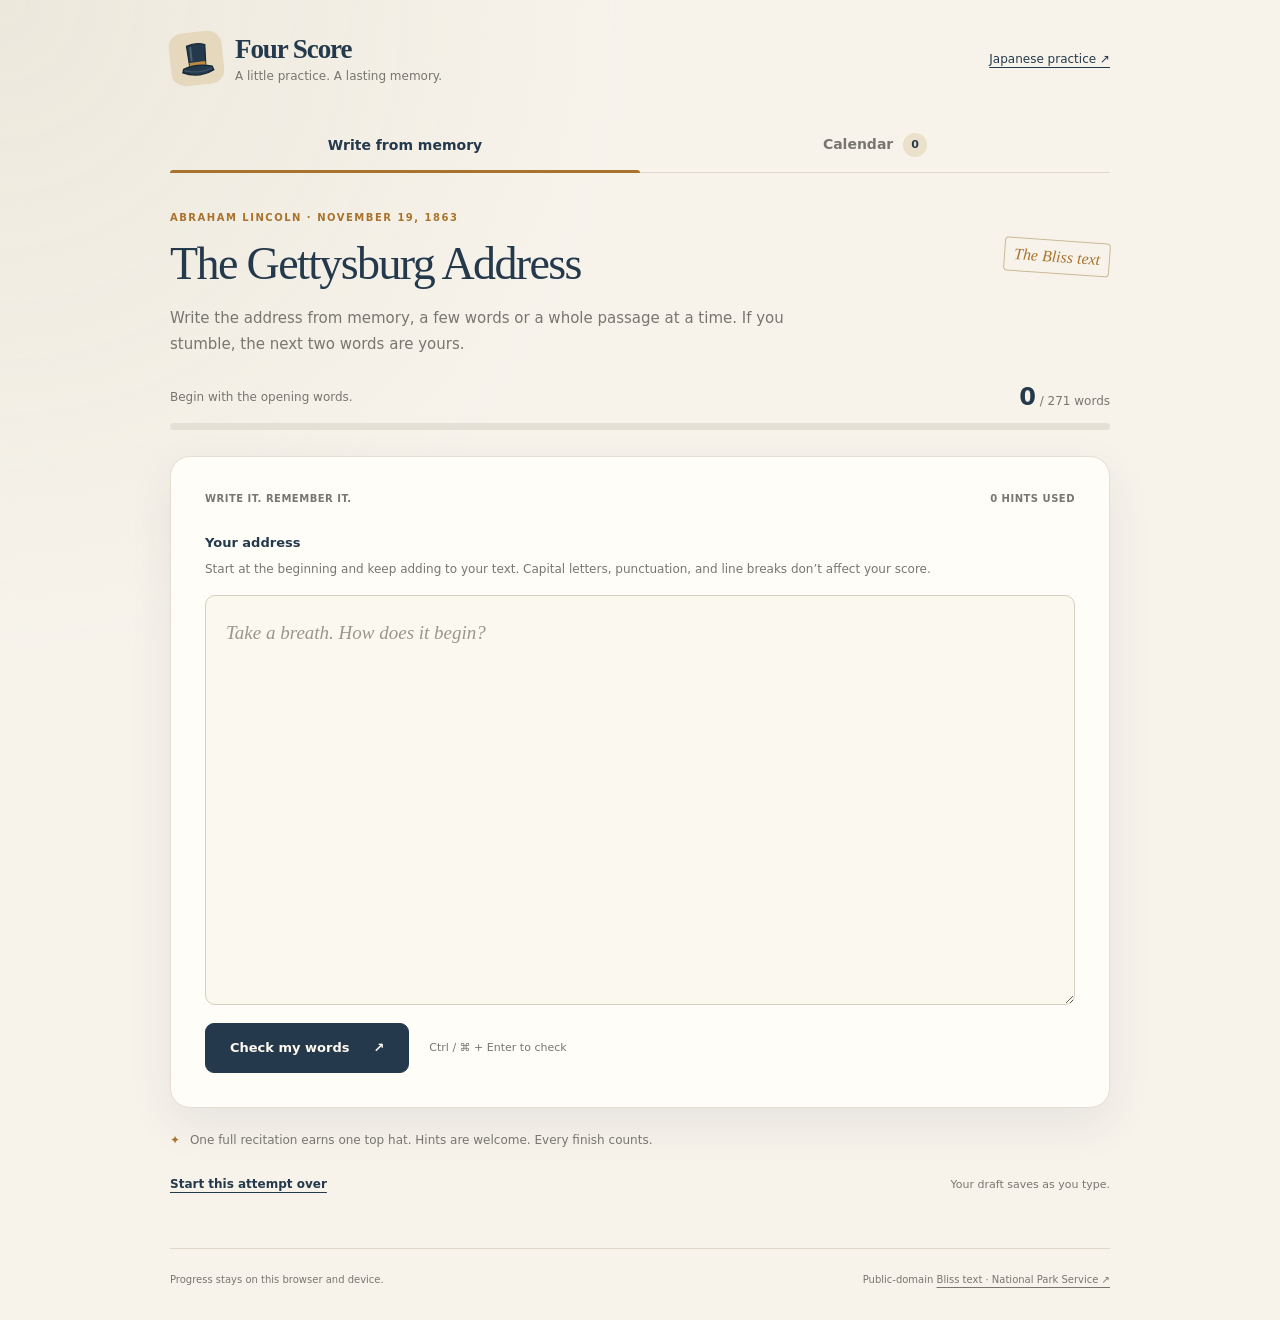
==== gettysburg/index.html @ 57b0aaab "Add Gettysburg Address memory practice with top-hat calendar" ====
<!doctype html>
<html lang="en">
<head>
  <meta charset="UTF-8" />
  <meta name="viewport" content="width=device-width, initial-scale=1" />
  <meta name="theme-color" content="#f7f3eb" />
  <meta name="description" content="Learn the Gettysburg Address by writing it from memory. Two-word hints when you stumble, a top hat for every completed recitation." />
  <title>Four Score · Gettysburg practice</title>
  <link rel="icon" href="top-hat.svg" type="image/svg+xml" />
  <link rel="stylesheet" href="gettysburg.css?v=1" />
</head>
<body>
  <main class="app-shell">
    <header class="site-header">
      <a class="brand" href="./"><span class="brand-mark"><img src="top-hat.svg" alt="" width="40" height="40" /></span><span><strong>Four Score</strong><small>A little practice. A lasting memory.</small></span></a>
      <a class="back-link" href="../">Japanese practice ↗</a>
    </header>
    <nav class="mode-nav" aria-label="Practice modes">
      <button id="practice-tab" type="button" aria-pressed="true" aria-controls="practice-view">Write from memory</button>
      <button id="calendar-tab" type="button" aria-pressed="false" aria-controls="calendar-view">Calendar <span id="hat-total" class="nav-count">0</span></button>
    </nav>
    <p id="storage-notice" class="notice" role="status" hidden>Your browser could not save this session. Keep this page open to continue.</p>
    <section id="practice-view" aria-labelledby="practice-title">
      <div class="quest-topline"><div><p class="eyebrow">Abraham Lincoln · November 19, 1863</p><h1 id="practice-title">The Gettysburg Address</h1></div><span class="edition">The Bliss text</span></div>
      <p class="intro">Write the address from memory, a few words or a whole passage at a time. If you stumble, the next two words are yours.</p>
      <div class="progress-heading"><span id="progress-description">Begin with the opening words.</span><span><strong id="word-count">0</strong> / <span id="word-total">271</span> words</span></div>
      <div id="progress-track" class="progress-track" role="progressbar" aria-label="Words checked in order" aria-valuemin="0" aria-valuemax="271" aria-valuenow="0"><span id="progress-fill"></span></div>
      <div id="writing-card" class="writing-card">
        <div class="card-meta"><span>Write it. Remember it.</span><span id="hint-count">0 hints used</span></div>
        <form id="recitation-form">
          <label for="recitation">Your address</label>
          <p id="writing-help" class="field-help">Start at the beginning and keep adding to your text. Capital letters, punctuation, and line breaks don’t affect your score.</p>
          <textarea id="recitation" name="recitation" rows="10" autocomplete="off" autocapitalize="off" spellcheck="false" aria-describedby="writing-help" placeholder="Take a breath. How does it begin?"></textarea>
          <div class="form-actions"><button id="check-answer" class="primary-button" type="submit">Check my words <span aria-hidden="true">↗</span></button><span class="keyboard-tip">Ctrl / ⌘ + Enter to check</span></div>
        </form>
        <div id="answer-feedback" class="answer-feedback" role="status" aria-live="polite" aria-atomic="true" hidden>
          <strong id="feedback-title"></strong><p id="feedback-message"></p>
          <div id="two-word-hint" class="two-word-hint" hidden><span>Your next two words</span><strong id="hint-words"></strong><small>Type them yourself, then keep going.</small></div>
        </div>
        <div id="completion" class="completion" role="status" aria-live="polite" hidden>
          <img class="earned-hat" src="top-hat.svg" width="110" height="110" alt="" />
          <p class="eyebrow">Hats off to you</p><h2>The whole address. From you.</h2>
          <p id="completion-message"></p>
          <div class="completion-actions"><button id="write-again" class="primary-button" type="button">Write it again ↗</button><button id="see-calendar" class="text-button" type="button">See my top hats →</button></div>
        </div>
      </div>
      <p class="practice-note"><span aria-hidden="true">✦</span> One full recitation earns one top hat. Hints are welcome. Every finish counts.</p>
      <div class="practice-options"><button id="start-over" class="text-button" type="button">Start this attempt over</button><span>Your draft saves as you type.</span></div>
    </section>
    <section id="calendar-view" aria-labelledby="calendar-title" hidden>
      <div class="calendar-heading"><div><p class="eyebrow">A habit worth tipping your hat to</p><h1 id="calendar-title" tabindex="-1">Your practice calendar</h1></div><div class="calendar-total"><strong id="completion-total">0</strong><span>top hats earned</span></div></div>
      <p class="intro">Every full recitation leaves a top hat here. Finish twice in a day, earn two hats.</p>
      <div class="calendar-card"><div class="month-toolbar"><button id="previous-month" class="icon-button" type="button" aria-label="Previous month">←</button><h2 id="month-label"></h2><button id="next-month" class="icon-button" type="button" aria-label="Next month">→</button></div><div class="weekday-row" aria-hidden="true"><span>Mon</span><span>Tue</span><span>Wed</span><span>Thu</span><span>Fri</span><span>Sat</span><span>Sun</span></div><div id="calendar-grid" class="calendar-grid" role="list" aria-label="Recitations by date"></div></div>
      <p id="calendar-empty" class="empty-message">Your first top hat is waiting. Finish the address to earn it.</p>
      <button id="back-to-writing" class="text-button" type="button">← Back to writing</button>
    </section>
    <footer class="site-footer"><span>Progress stays on this browser and device.</span><span>Public-domain <a href="https://www.nps.gov/linc/learn/historyculture/gettysburgaddress.htm" target="_blank" rel="noopener noreferrer">Bliss text · National Park Service ↗</a></span></footer>
  </main>
  <script src="speech.js?v=1"></script><script src="core.js?v=1"></script><script src="gettysburg.js?v=1"></script>
</body>
</html>
---- gettysburg/gettysburg.css ----
:root { --paper:#f7f3eb; --ink:#24394b; --muted:#77766f; --line:#ded8cb; --gold:#a9732d; --navy:#24394b; --shadow:0 16px 45px rgb(36 57 75 / 8%); color:var(--ink); background:var(--paper); font-family:Inter,ui-sans-serif,system-ui,-apple-system,BlinkMacSystemFont,"Segoe UI",sans-serif; }
* { box-sizing:border-box; }
[hidden] { display:none !important; }
body { margin:0; background:radial-gradient(ellipse at 0 0,#ece8dc,transparent 40rem),var(--paper); }
button,textarea { font:inherit; }
button,a { -webkit-tap-highlight-color:transparent; }
button { cursor:pointer; }
button:focus-visible,a:focus-visible,textarea:focus-visible { outline:3px solid #d9ac66; outline-offset:4px; }
p,h1,h2 { margin-top:0; }
a { color:inherit; text-underline-offset:4px; }
.app-shell { width:min(100% - 40px,940px); margin:0 auto; min-height:100vh; padding:32px 0; }
.site-header,.brand,.quest-topline,.calendar-heading,.month-toolbar,.progress-heading,.form-actions,.practice-options,.site-footer { display:flex; align-items:center; justify-content:space-between; gap:20px; }
.brand { justify-content:flex-start; gap:12px; text-decoration:none; }
.brand-mark { display:grid; width:53px; height:53px; place-items:center; background:#e5d8bc; border-radius:14px; transform:rotate(-6deg); }
.brand strong,.brand small { display:block; }
.brand strong { font-family:Georgia,serif; font-size:27px; letter-spacing:-.04em; }
.brand small { margin-top:4px; color:var(--muted); font-size:12px; }
.back-link { font-size:12px; white-space:nowrap; }
.mode-nav { display:flex; border-bottom:1px solid var(--line); margin:32px 0 36px; }
.mode-nav button { position:relative; width:50%; min-height:55px; border:0; color:var(--muted); background:transparent; font-size:14px; font-weight:700; }
.mode-nav button[aria-pressed="true"] { color:var(--navy); }
.mode-nav button[aria-pressed="true"]::after { position:absolute; content:''; bottom:-1px; left:0; right:0; height:3px; border-radius:4px 4px 0 0; background:var(--gold); }
.nav-count { display:inline-flex; align-items:center; justify-content:center; min-width:24px; height:24px; padding:0 6px; margin-left:5px; border-radius:50%; background:#ebe0c9; color:var(--ink); font-size:11px; }
.eyebrow { margin-bottom:12px; color:var(--gold); font-size:10px; font-weight:800; text-transform:uppercase; letter-spacing:.15em; line-height:1.7; }
h1 { margin-bottom:15px; font-family:Georgia,"Times New Roman",serif; font-size:clamp(31px,5vw,46px); font-weight:400; line-height:1.12; letter-spacing:-.035em; }
.edition { flex-shrink:0; color:var(--gold); border:1px solid #ccb996; border-radius:4px; padding:7px 9px; font-family:Georgia,serif; font-style:italic; transform:rotate(4deg); }
.intro { max-width:660px; color:var(--muted); font-size:15px; line-height:1.75; margin-bottom:26px; }
.progress-heading { margin:20px 0 12px; color:var(--muted); font-size:12px; }
.progress-heading strong { color:var(--ink); font-size:24px; font-weight:600; }
.progress-track { height:7px; margin-bottom:26px; overflow:hidden; border-radius:20px; background:#e5e0d6; }
.progress-track span { display:block; width:0; height:100%; background:var(--gold); transition:width .25s ease; }
.writing-card { border:1px solid #e5ded2; border-radius:20px; padding:clamp(20px,4vw,34px); background:#fffdf8; box-shadow:var(--shadow); }
.card-meta { display:flex; justify-content:space-between; gap:12px; margin-bottom:28px; color:var(--muted); font-size:10px; font-weight:700; letter-spacing:.05em; text-transform:uppercase; line-height:1.6; }
.card-meta span:last-child { flex-shrink:0; }
label { display:block; font-size:13px; font-weight:700; }
.field-help { color:var(--muted); margin:9px 0 16px; font-size:12px; line-height:1.7; }
textarea { display:block; resize:vertical; width:100%; min-height:260px; border:1px solid #d7cfbe; border-radius:10px; padding:20px; font-family:Georgia,"Times New Roman",serif; font-size:21px; line-height:1.75; color:var(--ink); background:#fbf8f0; }
textarea::placeholder { color:#9a968c; font-size:19px; font-style:italic; }
textarea:disabled { opacity:1; -webkit-text-fill-color:var(--ink); }
.form-actions { justify-content:flex-start; flex-wrap:wrap; margin-top:18px; gap:12px 20px; }
.primary-button { display:inline-flex; align-items:center; justify-content:center; gap:24px; min-height:50px; border:1px solid var(--navy); border-radius:9px; background:var(--navy); color:#fffaf0; padding:14px 24px; font-size:13px; font-weight:700; }
.primary-button:hover { background:#344f65; }
.keyboard-tip { color:var(--muted); font-size:11px; }
.answer-feedback { margin-top:24px; padding:20px; border-radius:12px; background:#e9eee7; color:#3b5943; font-size:14px; line-height:1.65; }
.answer-feedback p { margin:7px 0 0; }
.answer-feedback.is-wrong { background:#f5ecd9; color:#7a5528; }
.two-word-hint { display:grid; gap:5px; margin-top:17px; padding-top:17px; border-top:1px solid #decead; }
.two-word-hint > span { font-size:10px; font-weight:700; letter-spacing:.12em; text-transform:uppercase; }
.two-word-hint strong { font-family:Georgia,serif; font-size:30px; font-weight:400; }
.two-word-hint small { font-size:11px; }
.practice-note { margin:22px 0 12px; font-size:12px; line-height:1.7; color:var(--muted); }
.practice-note > span { color:var(--gold); margin-right:6px; }
.practice-options { align-items:center; flex-wrap:wrap; gap:12px; }
.practice-options > span { color:var(--muted); font-size:11px; }
.text-button { min-height:44px; border:0; background:transparent; padding:8px 0; color:var(--ink); font-size:12px; font-weight:700; text-decoration:underline; text-underline-offset:4px; }
.completion { padding:20px 0 0; text-align:center; }
.earned-hat { display:block; margin:0 auto 14px; }
.completion h2 { font-family:Georgia,serif; font-size:30px; font-weight:400; }
.completion p:not(.eyebrow) { color:var(--muted); font-size:14px; line-height:1.7; }
.completion-actions { display:flex; justify-content:center; flex-wrap:wrap; gap:12px 26px; }
.just-earned .earned-hat { animation:hat-tip 1.1s ease both; }
@keyframes hat-tip { 0% { opacity:0; transform:translateY(-45px) rotate(-25deg) scale(.5); } 45% { opacity:1; transform:translateY(5px) rotate(15deg) scale(1.12); } 70% { transform:translateY(-8px) rotate(-10deg); } 100% { transform:none; opacity:1; } }
.calendar-heading { margin-bottom:14px; }
.calendar-heading h1 { margin-bottom:0; }
.calendar-total { flex-shrink:0; display:grid; text-align:right; gap:5px; }
.calendar-total strong { color:var(--gold); font-size:35px; }
.calendar-total span { color:var(--muted); font-size:11px; }
.calendar-card { border:1px solid var(--line); border-radius:18px; padding:24px; margin-bottom:20px; background:#fffdf8; box-shadow:var(--shadow); }
.month-toolbar { margin-bottom:22px; }
.month-toolbar h2 { margin:0; font-family:Georgia,serif; font-size:24px; font-weight:400; text-align:center; }
.icon-button { width:44px; height:44px; flex-shrink:0; border:1px solid var(--line); border-radius:9px; background:transparent; color:var(--ink); font-size:22px; }
.weekday-row,.calendar-grid { display:grid; grid-template-columns:repeat(7,minmax(0,1fr)); gap:7px; }
.weekday-row { margin-bottom:10px; text-align:center; color:var(--muted); text-transform:uppercase; font-size:10px; font-weight:700; }
.day-cell { min-height:100px; padding:9px 7px; border:1px solid #e6e0d6; border-radius:9px; min-width:0; }
.day-number { font-size:12px; }
.day-cell.is-today { border-color:var(--gold); box-shadow:inset 0 0 0 1px var(--gold); }
.day-cell.has-hats { background:#f3ebd9; }
.day-cell.is-outside { opacity:.45; }
.day-hats { display:flex; align-items:center; justify-content:center; flex-wrap:wrap; margin-top:7px; gap:2px; }
.day-hats img { max-width:100%; height:auto; }
.day-hats small { color:#725425; font-size:11px; font-weight:800; }
.empty-message { color:var(--muted); font-size:13px; line-height:1.6; }
.site-footer { align-items:flex-start; flex-wrap:wrap; margin-top:42px; padding-top:22px; border-top:1px solid var(--line); font-size:10px; line-height:1.7; color:var(--muted); }
.notice { padding:14px; border:1px solid #b98e4b; border-radius:8px; color:#775220; background:#fff0d0; font-size:13px; line-height:1.6; }
@media(max-width:600px) {
 .app-shell { width:calc(100% - 28px); padding-top:22px; }
 .site-header { align-items:flex-start; flex-wrap:wrap; gap:14px; }
 .back-link { font-size:11px; }
 .mode-nav { margin:20px 0 28px; }
 .mode-nav button { font-size:12px; }
 .quest-topline { display:block; }
 .edition { display:inline-block; margin-bottom:15px; padding:4px 8px; font-size:12px; }
 .intro { font-size:14px; }
 .progress-heading { gap:10px; font-size:10px; }
 .progress-heading > span:last-child { flex-shrink:0; }
 .card-meta { font-size:8px; margin-bottom:22px; }
 textarea { font-size:19px; padding:14px; min-height:290px; }
 .primary-button { width:100%; }
 .keyboard-tip { display:none; }
 .calendar-heading { align-items:flex-start; gap:12px; }
 .calendar-heading h1 { font-size:30px; }
 .calendar-total strong { font-size:28px; }
 .calendar-total span { max-width:65px; line-height:1.5; font-size:10px; }
 .calendar-card { padding:16px 9px; }
 .month-toolbar { gap:8px; }
 .month-toolbar h2 { font-size:21px; }
 .weekday-row,.calendar-grid { gap:3px; }
 .weekday-row { font-size:8px; }
 .day-cell { min-height:88px; padding:6px 3px; border-radius:6px; }
 .day-number { font-size:10px; }
 .day-hats { margin-top:4px; }
 .day-hats img { width:21px; }
}
@media(prefers-reduced-motion:reduce) { .just-earned .earned-hat { animation:none; } .progress-track span { transition:none; } }
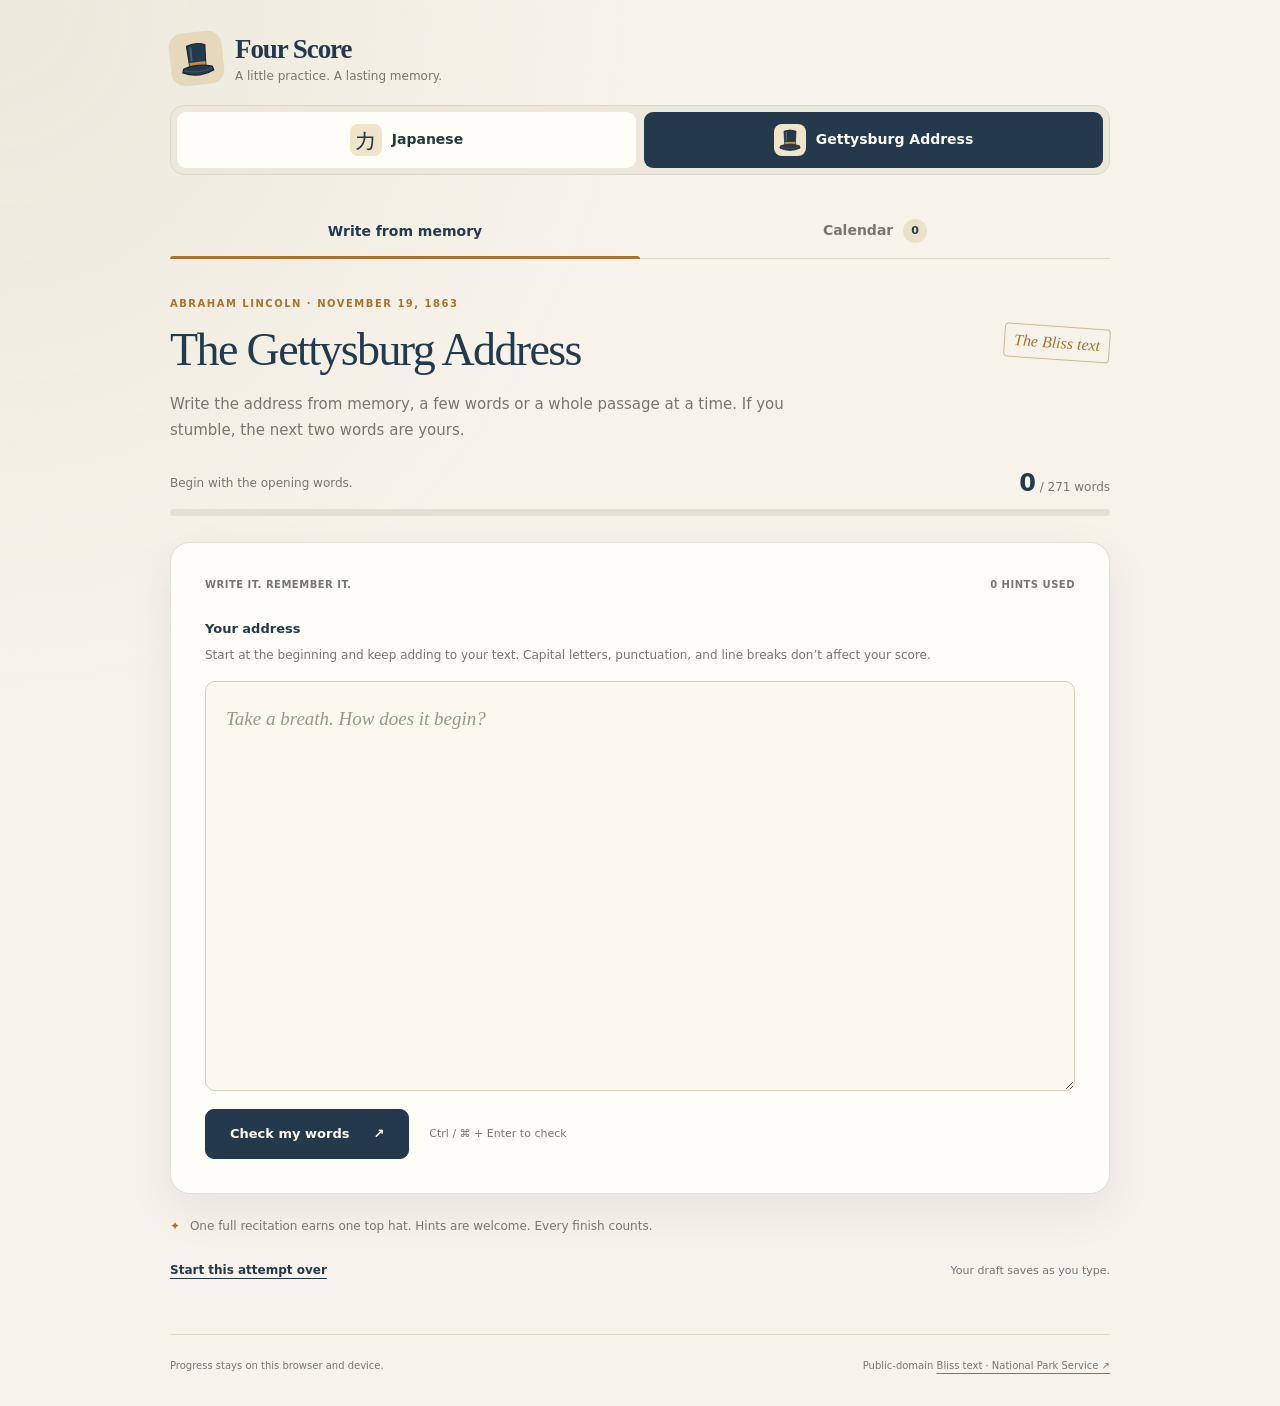
==== commit f78f9a10: "Keep corrections on answer screens and add prominent app switch" ====
--- a/gettysburg/index.html
+++ b/gettysburg/index.html
@@ -8,13 +8,17 @@
   <title>Four Score · Gettysburg practice</title>
   <link rel="icon" href="top-hat.svg" type="image/svg+xml" />
   <link rel="stylesheet" href="gettysburg.css?v=1" />
+  <link rel="stylesheet" href="../practice-switcher.css?v=1" />
 </head>
 <body>
   <main class="app-shell">
     <header class="site-header">
       <a class="brand" href="./"><span class="brand-mark"><img src="top-hat.svg" alt="" width="40" height="40" /></span><span><strong>Four Score</strong><small>A little practice. A lasting memory.</small></span></a>
-      <a class="back-link" href="../">Japanese practice ↗</a>
     </header>
+    <nav class="practice-switcher" aria-label="Choose what to learn">
+      <a href="../"><span class="practice-switch-icon" aria-hidden="true">カ</span><span>Japanese</span></a>
+      <a href="./" aria-current="page"><span class="practice-switch-icon" aria-hidden="true"><img src="top-hat.svg" width="26" height="26" alt="" /></span><span>Gettysburg Address</span></a>
+    </nav>
     <nav class="mode-nav" aria-label="Practice modes">
       <button id="practice-tab" type="button" aria-pressed="true" aria-controls="practice-view">Write from memory</button>
       <button id="calendar-tab" type="button" aria-pressed="false" aria-controls="calendar-view">Calendar <span id="hat-total" class="nav-count">0</span></button>
--- a/practice-switcher.css
+++ b/practice-switcher.css
@@ -0,0 +1,10 @@
+.practice-switcher { --switch-accent: var(--teal, #24394b); display: grid; grid-template-columns: repeat(2, minmax(0, 1fr)); gap: 8px; padding: 6px; margin: 0 0 28px; border: 1px solid #d9d8cd; border-radius: 14px; background: #eee8dc; }
+.practice-switcher a { display: flex; min-width: 0; min-height: 56px; align-items: center; justify-content: center; gap: 10px; padding: 10px 12px; border: 1px solid transparent; border-radius: 9px; color: #203b39; background: #fffdf8; font: 750 14px/1.4 Inter, ui-sans-serif, system-ui, sans-serif; text-align: center; text-decoration: none; }
+.practice-switcher a:hover { border-color: #a9732d; }
+.practice-switcher a[aria-current="page"] { color: #fffdf8; background: var(--switch-accent); }
+.practice-switcher a:focus-visible { outline: 3px solid #d9ac66; outline-offset: 3px; }
+.practice-switch-icon { display: grid; place-items: center; flex-shrink: 0; width: 32px; height: 32px; border-radius: 8px; color: #24394b; background: #f0e4ca; font: 23px Georgia, serif; }
+.practice-switch-icon img { display: block; }
+.practice-switcher + .mode-nav { margin-top: 0; }
+.site-header:has(+ .practice-switcher) { margin-bottom: 20px; }
+@media (max-width: 600px) { .practice-switcher { gap: 5px; padding: 5px; margin-bottom: 24px; } .practice-switcher a { gap: 6px; padding: 8px 6px; font-size: 12px; } .practice-switch-icon { width: 29px; height: 29px; } }
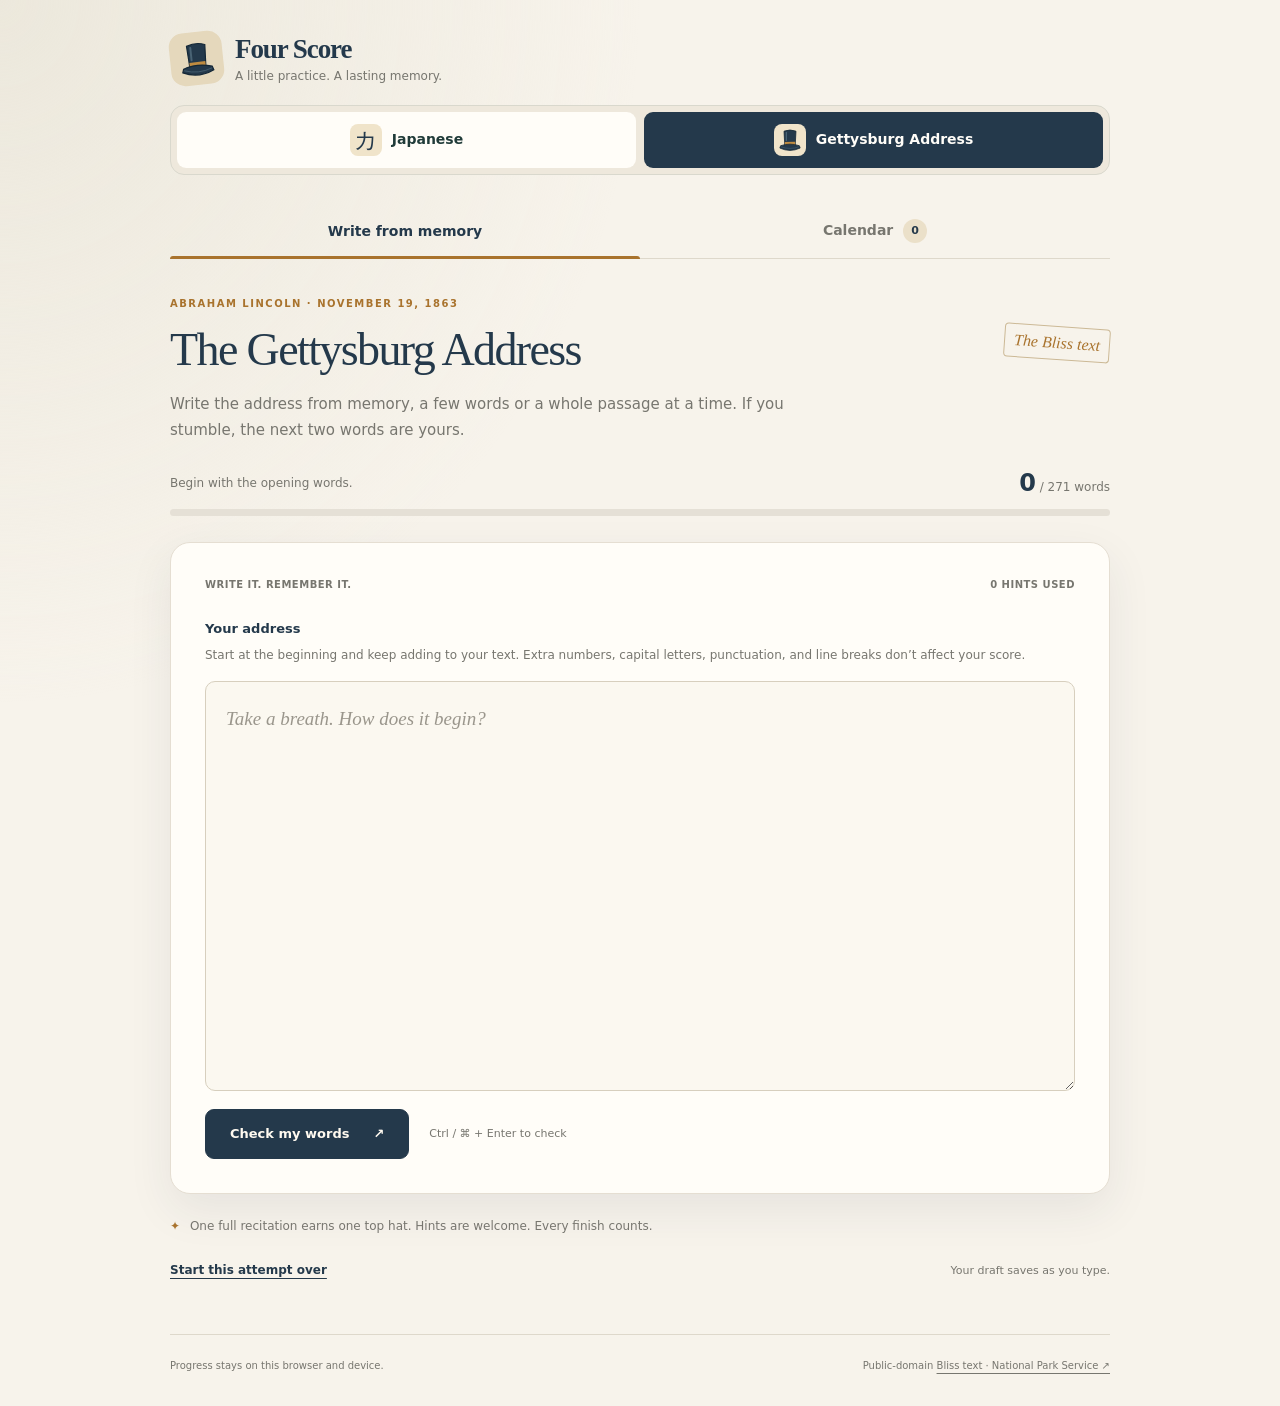
==== commit e1652758: "Ignore extra numbers in Gettysburg recitations" ====
--- a/gettysburg/index.html
+++ b/gettysburg/index.html
@@ -33,7 +33,7 @@
         <div class="card-meta"><span>Write it. Remember it.</span><span id="hint-count">0 hints used</span></div>
         <form id="recitation-form">
           <label for="recitation">Your address</label>
-          <p id="writing-help" class="field-help">Start at the beginning and keep adding to your text. Capital letters, punctuation, and line breaks don’t affect your score.</p>
+          <p id="writing-help" class="field-help">Start at the beginning and keep adding to your text. Extra numbers, capital letters, punctuation, and line breaks don’t affect your score.</p>
           <textarea id="recitation" name="recitation" rows="10" autocomplete="off" autocapitalize="off" spellcheck="false" aria-describedby="writing-help" placeholder="Take a breath. How does it begin?"></textarea>
           <div class="form-actions"><button id="check-answer" class="primary-button" type="submit">Check my words <span aria-hidden="true">↗</span></button><span class="keyboard-tip">Ctrl / ⌘ + Enter to check</span></div>
         </form>
@@ -60,6 +60,6 @@
     </section>
     <footer class="site-footer"><span>Progress stays on this browser and device.</span><span>Public-domain <a href="https://www.nps.gov/linc/learn/historyculture/gettysburgaddress.htm" target="_blank" rel="noopener noreferrer">Bliss text · National Park Service ↗</a></span></footer>
   </main>
-  <script src="speech.js?v=1"></script><script src="core.js?v=1"></script><script src="gettysburg.js?v=1"></script>
+  <script src="speech.js?v=1"></script><script src="core.js?v=ignore-numbers"></script><script src="gettysburg.js?v=1"></script>
 </body>
 </html>
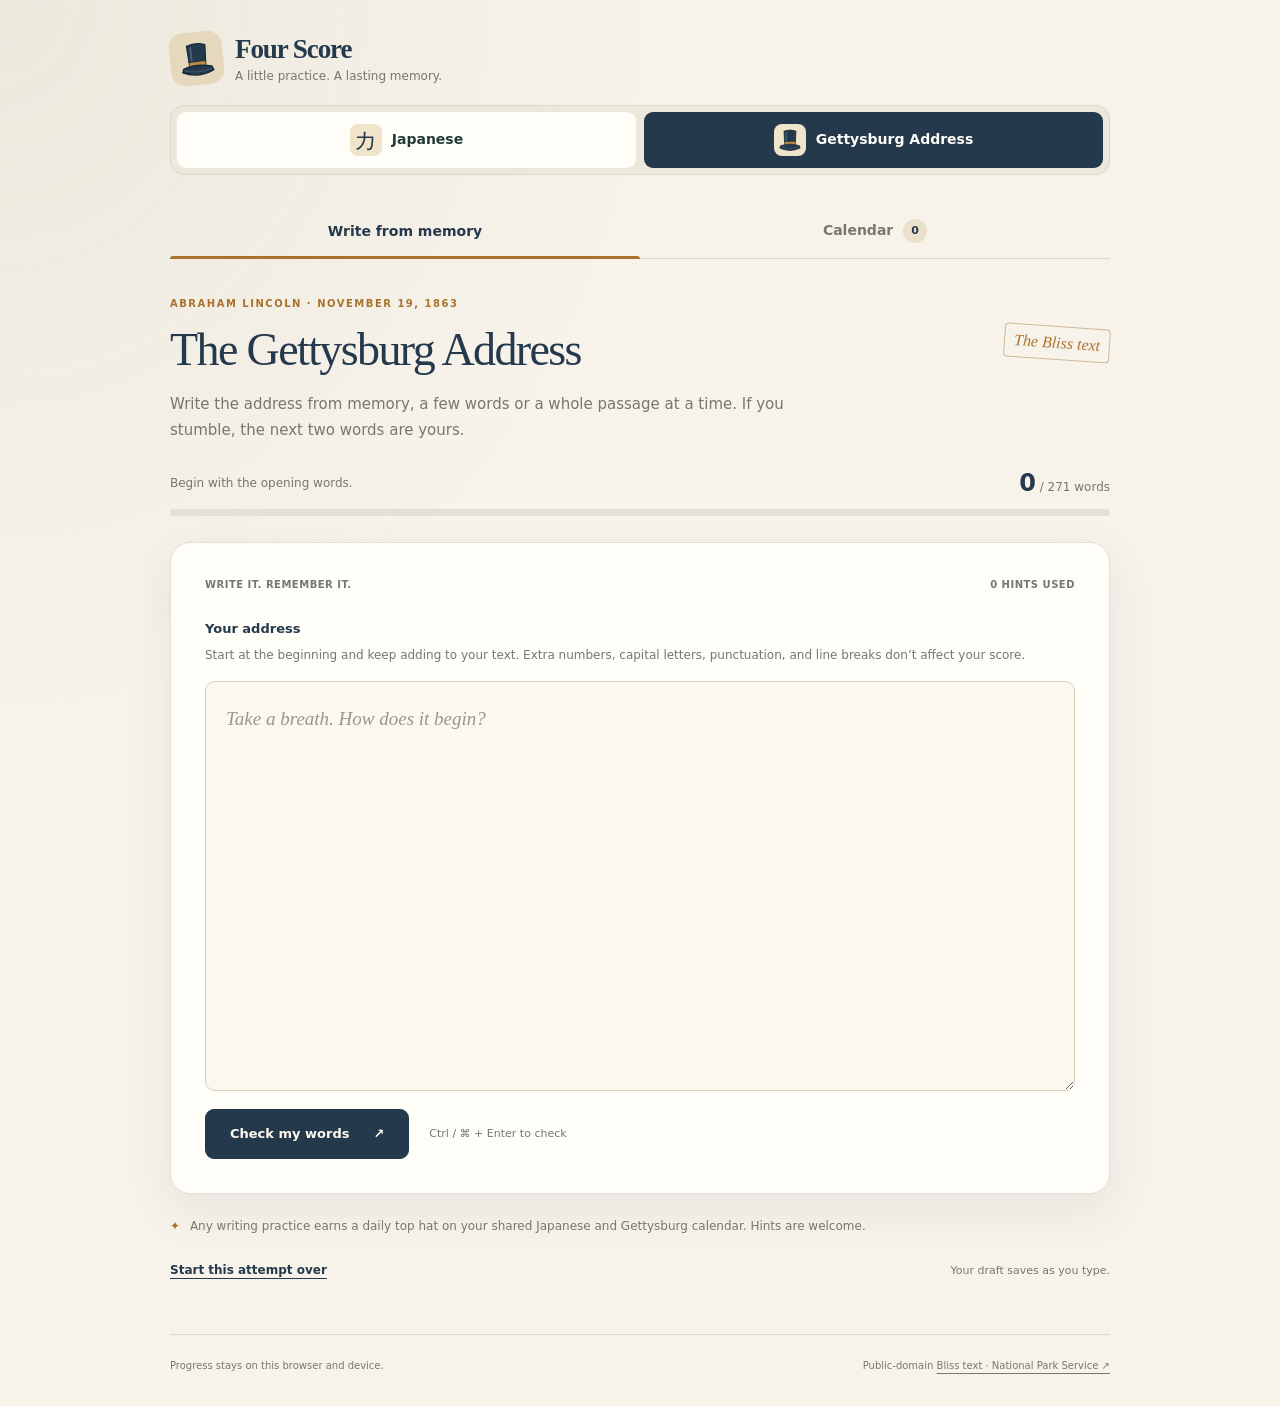
==== commit 7655f31b: "Streamline Japanese practice and share Gettysburg calendar rewards" ====
--- a/gettysburg/index.html
+++ b/gettysburg/index.html
@@ -9,8 +9,10 @@
   <link rel="icon" href="top-hat.svg" type="image/svg+xml" />
   <link rel="stylesheet" href="gettysburg.css?v=1" />
   <link rel="stylesheet" href="../practice-switcher.css?v=1" />
+  <link rel="stylesheet" href="../practice-win.css?v=2" />
 </head>
 <body>
+  <div id="answer-win" class="answer-win" role="status" aria-live="polite" hidden></div>
   <main class="app-shell">
     <header class="site-header">
       <a class="brand" href="./"><span class="brand-mark"><img src="top-hat.svg" alt="" width="40" height="40" /></span><span><strong>Four Score</strong><small>A little practice. A lasting memory.</small></span></a>
@@ -45,10 +47,10 @@
           <img class="earned-hat" src="top-hat.svg" width="110" height="110" alt="" />
           <p class="eyebrow">Hats off to you</p><h2>The whole address. From you.</h2>
           <p id="completion-message"></p>
-          <div class="completion-actions"><button id="write-again" class="primary-button" type="button">Write it again ↗</button><button id="see-calendar" class="text-button" type="button">See my top hats →</button></div>
+          <div class="completion-actions"><button id="write-again" class="primary-button" type="button">Write it again ↗</button><button id="see-calendar" class="text-button" type="button">See shared calendar →</button></div>
         </div>
       </div>
-      <p class="practice-note"><span aria-hidden="true">✦</span> One full recitation earns one top hat. Hints are welcome. Every finish counts.</p>
+      <p class="practice-note"><span aria-hidden="true">✦</span> Any writing practice earns a daily top hat on your shared Japanese and Gettysburg calendar. Hints are welcome.</p>
       <div class="practice-options"><button id="start-over" class="text-button" type="button">Start this attempt over</button><span>Your draft saves as you type.</span></div>
     </section>
     <section id="calendar-view" aria-labelledby="calendar-title" hidden>
@@ -60,6 +62,7 @@
     </section>
     <footer class="site-footer"><span>Progress stays on this browser and device.</span><span>Public-domain <a href="https://www.nps.gov/linc/learn/historyculture/gettysburgaddress.htm" target="_blank" rel="noopener noreferrer">Bliss text · National Park Service ↗</a></span></footer>
   </main>
-  <script src="speech.js?v=1"></script><script src="core.js?v=ignore-numbers"></script><script src="gettysburg.js?v=1"></script>
+  <script src="../practice-ui.js?v=2"></script>
+  <script src="speech.js?v=1"></script><script src="core.js?v=ignore-numbers"></script><script src="gettysburg.js?v=practice-flow-2"></script>
 </body>
 </html>
--- a/practice-win.css
+++ b/practice-win.css
@@ -0,0 +1,7 @@
+
+.answer-win { position: fixed; z-index: 100; top: 20px; left: 50%; transform: translateX(-50%); width: max-content; max-width: calc(100vw - 32px); text-align: center; padding: 18px 28px; border-radius: 24px; background: #225943; color: #fff8dc; box-shadow: 0 8px 32px #22594344; font-size: 1.4rem; font-weight: 800; pointer-events: none; }
+.play-win { animation: answer-win-pop 1.3s ease both; }
+@keyframes answer-win-pop { 0% { transform: translate(-50%, -30px) scale(.65); opacity: 0; } 20% { transform: translate(-50%, 0) scale(1.12); opacity: 1; } 40%, 80% { transform: translate(-50%, 0) scale(1); opacity: 1; } 100% { transform: translate(-50%, -12px); opacity: 0; } }
+@media (prefers-reduced-motion: reduce) { .play-win { animation: none; } }
+
+.answer-win.is-learning { background: #f7f3eb; color: #403c34; font-size: 1.05rem; border: 1px solid #d9d2c3; }
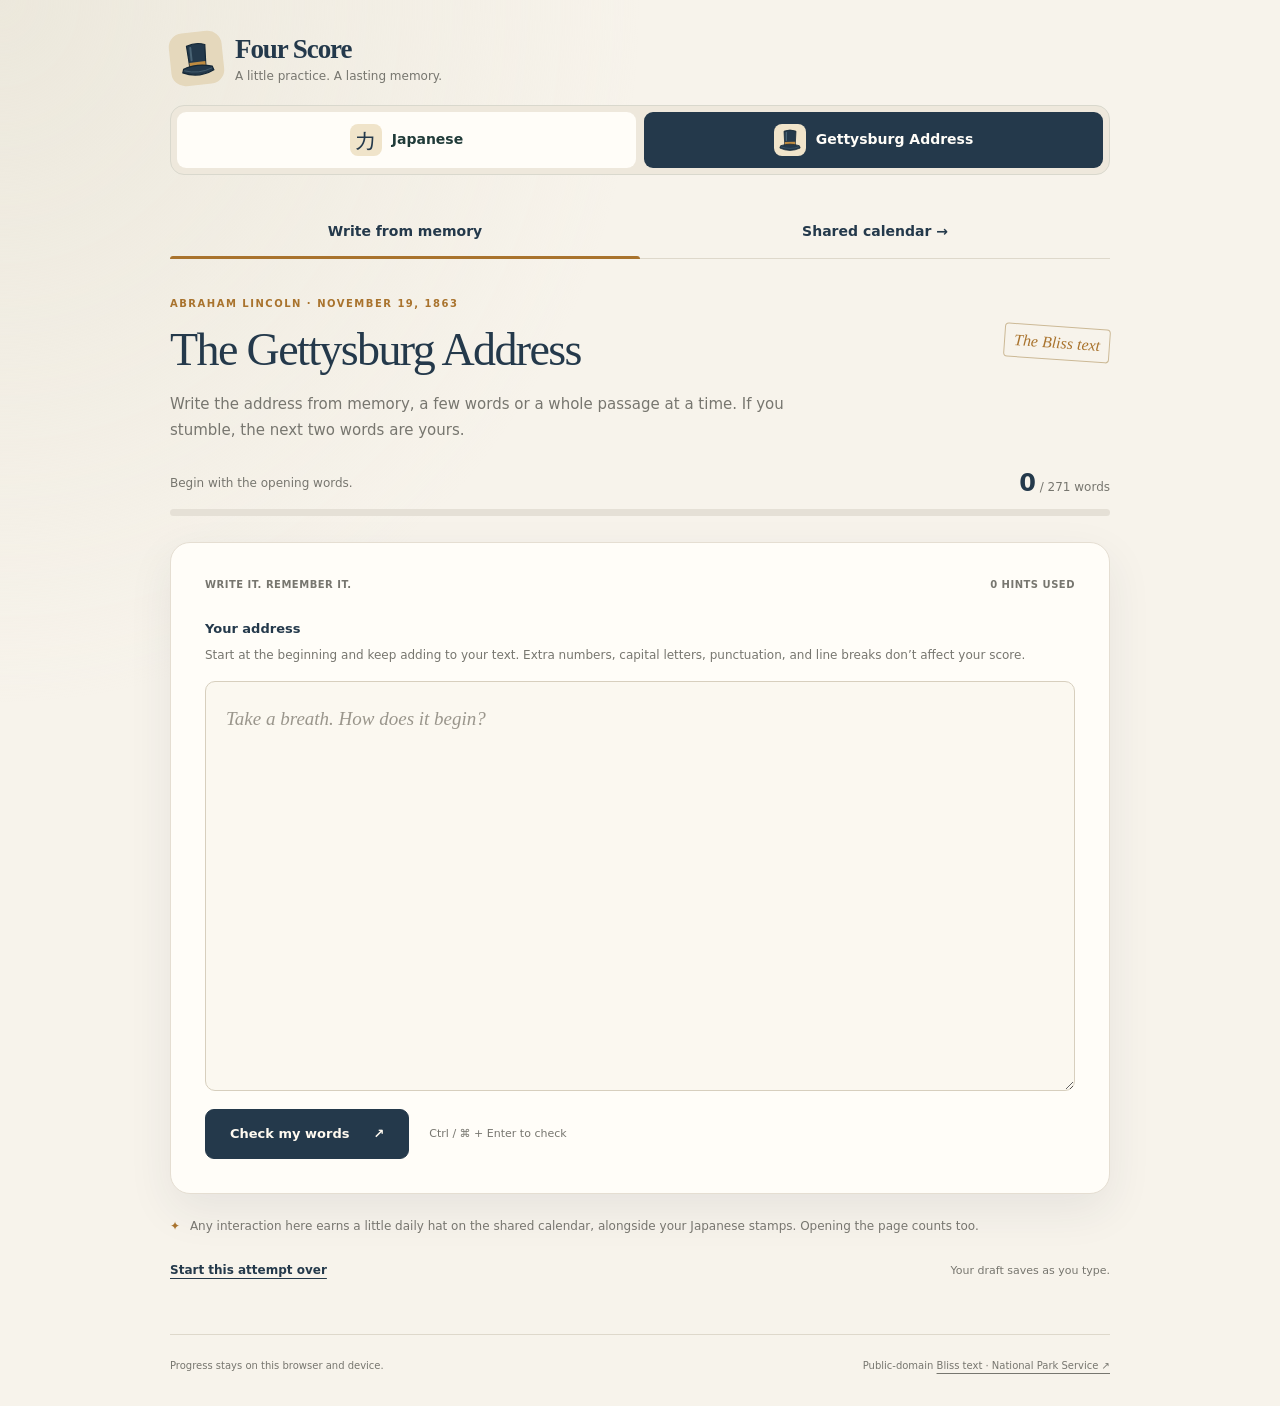
==== commit b20e66df: "Use one shared calendar and stamp any Gettysburg interaction" ====
--- a/gettysburg/index.html
+++ b/gettysburg/index.html
@@ -4,10 +4,10 @@
   <meta charset="UTF-8" />
   <meta name="viewport" content="width=device-width, initial-scale=1" />
   <meta name="theme-color" content="#f7f3eb" />
-  <meta name="description" content="Learn the Gettysburg Address by writing it from memory. Two-word hints when you stumble, a top hat for every completed recitation." />
+  <meta name="description" content="Learn the Gettysburg Address by writing it from memory. Two-word hints when you stumble, a daily practice stamp on your shared Japanese calendar for any interaction." />
   <title>Four Score · Gettysburg practice</title>
   <link rel="icon" href="top-hat.svg" type="image/svg+xml" />
-  <link rel="stylesheet" href="gettysburg.css?v=1" />
+  <link rel="stylesheet" href="gettysburg.css?v=shared-calendar-3" />
   <link rel="stylesheet" href="../practice-switcher.css?v=1" />
   <link rel="stylesheet" href="../practice-win.css?v=2" />
 </head>
@@ -23,7 +23,7 @@
     </nav>
     <nav class="mode-nav" aria-label="Practice modes">
       <button id="practice-tab" type="button" aria-pressed="true" aria-controls="practice-view">Write from memory</button>
-      <button id="calendar-tab" type="button" aria-pressed="false" aria-controls="calendar-view">Calendar <span id="hat-total" class="nav-count">0</span></button>
+      <a id="calendar-tab" class="shared-calendar-link" href="../#calendar">Shared calendar →</a>
     </nav>
     <p id="storage-notice" class="notice" role="status" hidden>Your browser could not save this session. Keep this page open to continue.</p>
     <section id="practice-view" aria-labelledby="practice-title">
@@ -47,22 +47,15 @@
           <img class="earned-hat" src="top-hat.svg" width="110" height="110" alt="" />
           <p class="eyebrow">Hats off to you</p><h2>The whole address. From you.</h2>
           <p id="completion-message"></p>
-          <div class="completion-actions"><button id="write-again" class="primary-button" type="button">Write it again ↗</button><button id="see-calendar" class="text-button" type="button">See shared calendar →</button></div>
+          <div class="completion-actions"><button id="write-again" class="primary-button" type="button">Write it again ↗</button><a id="see-calendar" class="text-button" href="../#calendar">See shared calendar →</a></div>
         </div>
       </div>
-      <p class="practice-note"><span aria-hidden="true">✦</span> Any writing practice earns a daily top hat on your shared Japanese and Gettysburg calendar. Hints are welcome.</p>
+      <p class="practice-note"><span aria-hidden="true">✦</span> Any interaction here earns a little daily hat on the shared calendar, alongside your Japanese stamps. Opening the page counts too.</p>
       <div class="practice-options"><button id="start-over" class="text-button" type="button">Start this attempt over</button><span>Your draft saves as you type.</span></div>
-    </section>
-    <section id="calendar-view" aria-labelledby="calendar-title" hidden>
-      <div class="calendar-heading"><div><p class="eyebrow">A habit worth tipping your hat to</p><h1 id="calendar-title" tabindex="-1">Your practice calendar</h1></div><div class="calendar-total"><strong id="completion-total">0</strong><span>top hats earned</span></div></div>
-      <p class="intro">Every full recitation leaves a top hat here. Finish twice in a day, earn two hats.</p>
-      <div class="calendar-card"><div class="month-toolbar"><button id="previous-month" class="icon-button" type="button" aria-label="Previous month">←</button><h2 id="month-label"></h2><button id="next-month" class="icon-button" type="button" aria-label="Next month">→</button></div><div class="weekday-row" aria-hidden="true"><span>Mon</span><span>Tue</span><span>Wed</span><span>Thu</span><span>Fri</span><span>Sat</span><span>Sun</span></div><div id="calendar-grid" class="calendar-grid" role="list" aria-label="Recitations by date"></div></div>
-      <p id="calendar-empty" class="empty-message">Your first top hat is waiting. Finish the address to earn it.</p>
-      <button id="back-to-writing" class="text-button" type="button">← Back to writing</button>
     </section>
     <footer class="site-footer"><span>Progress stays on this browser and device.</span><span>Public-domain <a href="https://www.nps.gov/linc/learn/historyculture/gettysburgaddress.htm" target="_blank" rel="noopener noreferrer">Bliss text · National Park Service ↗</a></span></footer>
   </main>
-  <script src="../practice-ui.js?v=2"></script>
-  <script src="speech.js?v=1"></script><script src="core.js?v=ignore-numbers"></script><script src="gettysburg.js?v=practice-flow-2"></script>
+  <script src="../practice-ui.js?v=shared-calendar-3"></script>
+  <script src="speech.js?v=1"></script><script src="core.js?v=ignore-numbers"></script><script src="gettysburg.js?v=shared-calendar-3"></script>
 </body>
 </html>
--- a/gettysburg/gettysburg.css
+++ b/gettysburg/gettysburg.css
@@ -112,3 +112,7 @@
  .day-hats img { width:21px; }
 }
 @media(prefers-reduced-motion:reduce) { .just-earned .earned-hat { animation:none; } .progress-track span { transition:none; } }
+
+.mode-nav .shared-calendar-link { width: 50%; min-width: 0; text-align: center; display: inline-flex; align-items: center; justify-content: center; color: var(--ink, #262c27); font: inherit; font-size: 14px; font-weight: 700; text-decoration: none; padding: 13px 16px; border-radius: 12px; }
+.mode-nav .shared-calendar-link:hover { background: #eee8dc; }
+.mode-nav .shared-calendar-link:focus-visible { outline: 3px solid #225943; outline-offset: 3px; }
